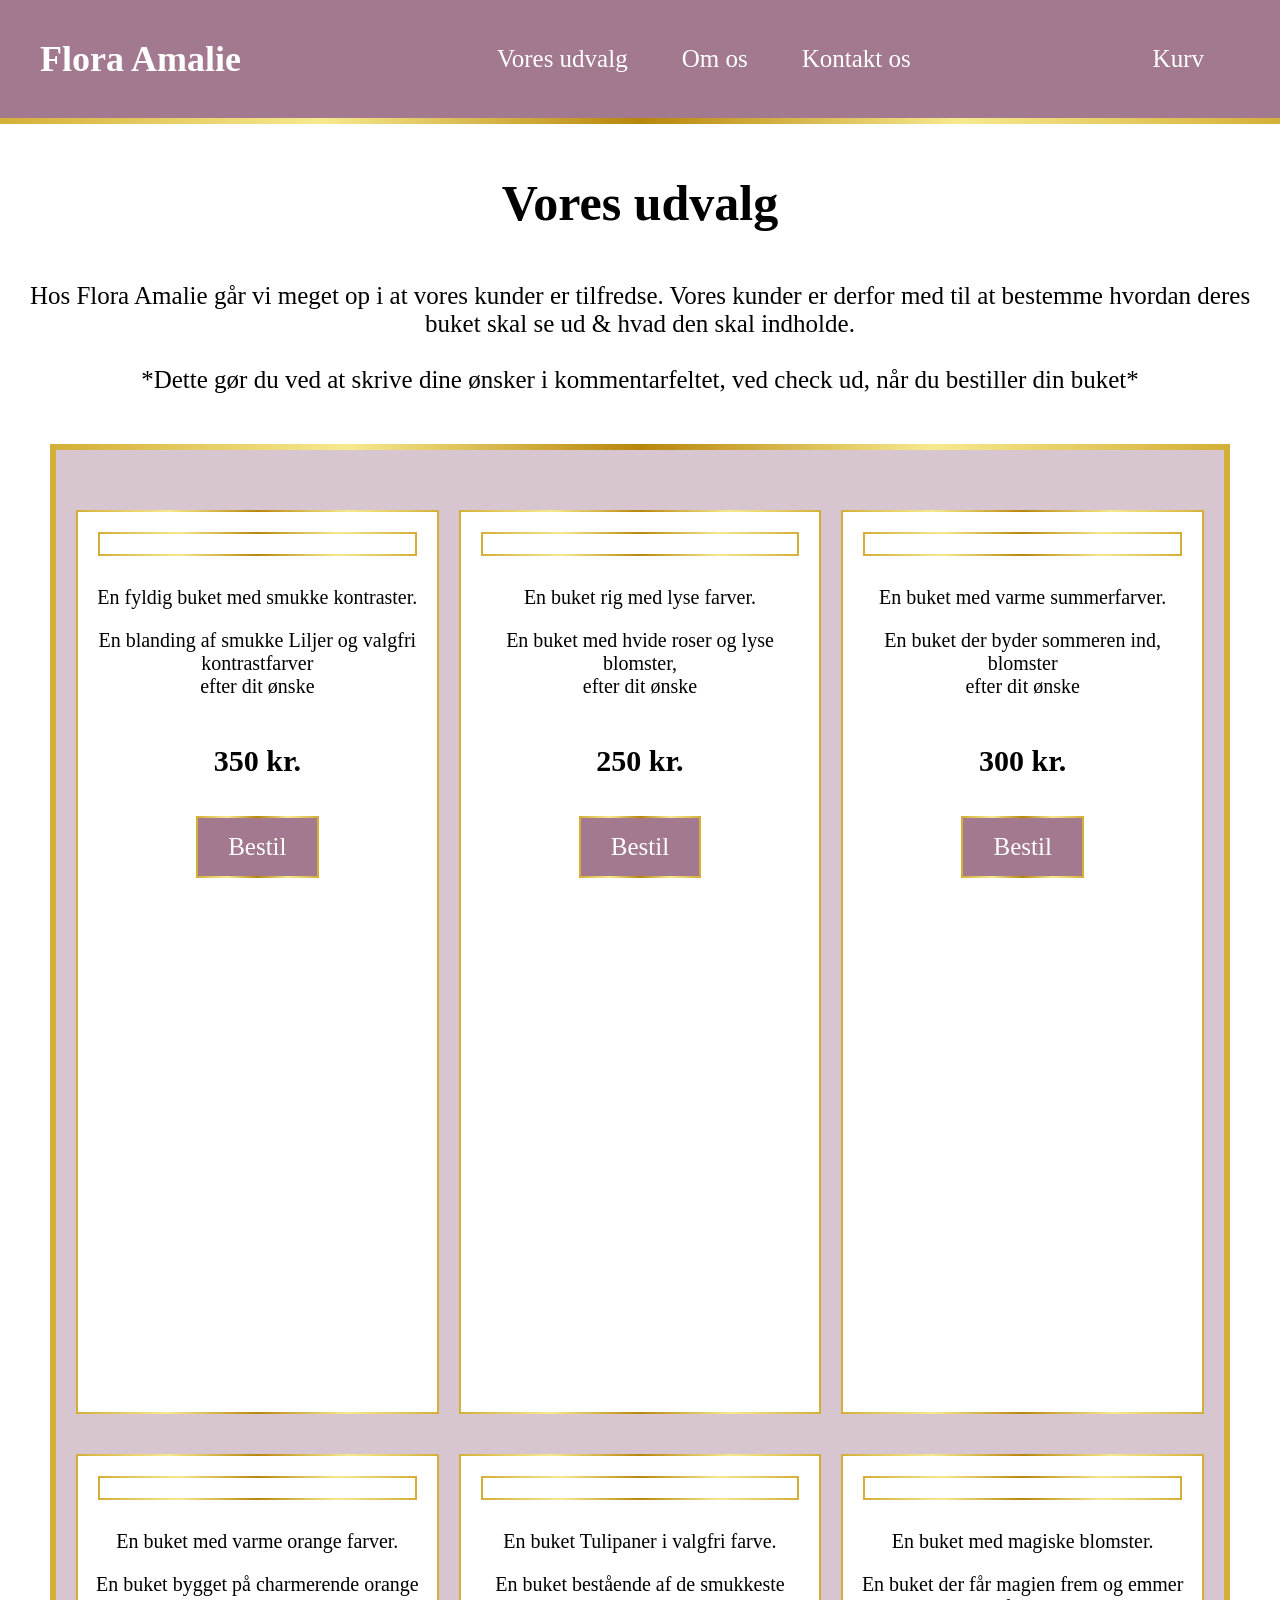
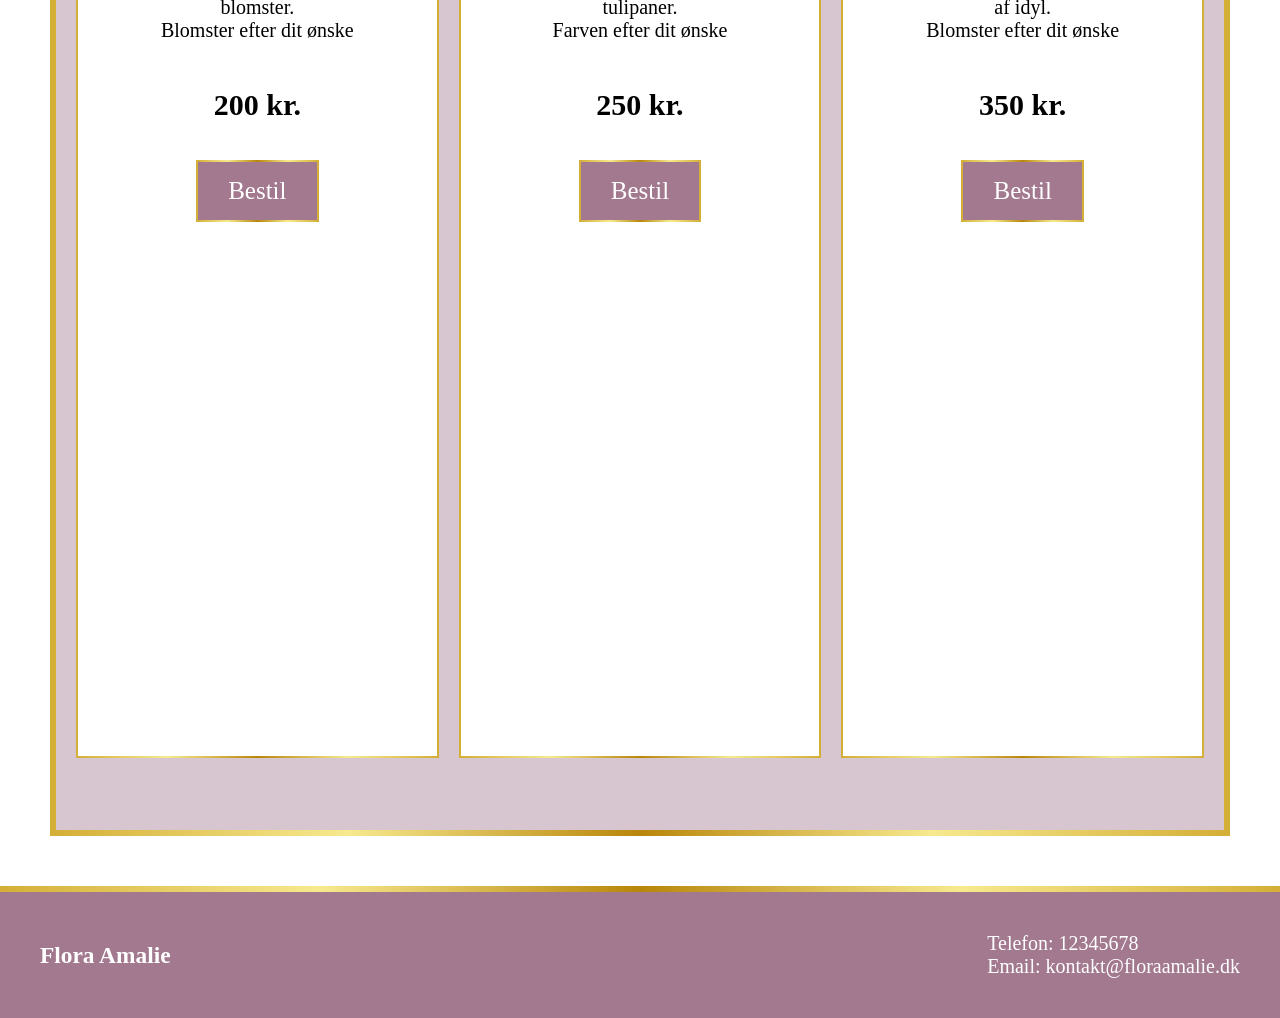
==== menukort.html @ f0c8247d "Add files via upload" ====
<!doctype html>
<html lang="en">
  <head>
    <meta charset="UTF-8" />
    <meta name="viewport" content="width=device-width, initial-scale=1.0" />
    <title>Document</title>
    <link rel="stylesheet" href="blomsterbutik.css" />
  </head>
  <body>
    <header class="header">
      <div class="logo">
        <a href="blomsterbutik.html">Flora Amalie</a>
      </div>

      <nav class="nav">
        <a href="menukort.html">Vores udvalg</a>
        <a href="omosfloraamalie.html">Om os</a>
        <a href="kontaktos.html">Kontakt os</a>
      </nav>

      <div id="kurvBtn">Kurv</div>
      <nav class="offcanvas" id="offcanvasMenu">
        <div id="closeBtn">Luk</div>
      </nav>
    </header>
    <section>
      <div class="udvalginfo">
        <h1>Vores udvalg</h1>
        <p>
          Hos Flora Amalie går vi meget op i at vores kunder er tilfredse. Vores
          kunder er derfor med til at bestemme hvordan deres buket skal se ud &
          hvad den skal indholde.
          <br />
          <br />
          *Dette gør du ved at skrive dine ønsker i kommentarfeltet, ved check
          ud, når du bestiller din buket*
        </p>
      </div>
      <div class="voresudvalg">
        <div id="baggrund">
          <div class="buket">
            <img src="haydn-golden-LfT2t-E08kw-unsplash.jpg" alt="" />

            <p>En fyldig buket med smukke kontraster.</p>

            <p>
              En blanding af smukke Liljer og valgfri kontrastfarver <br />
              efter dit ønske
            </p>
            <br />
            <br />
            <h3>350 kr.</h3>
            <br />
            <button>Bestil</button>
          </div>
        </div>
        <div id="baggrund">
          <div class="buket">
            <img src="jessie-daniella-aiNU4cA4UzQ-unsplash.jpg" alt="" />
            <p>En buket rig med lyse farver.</p>

            <p>
              En buket med hvide roser og lyse blomster, <br />
              efter dit ønske
            </p>
            <br />
            <br />
            <h3>250 kr.</h3>
            <br />
            <button>Bestil</button>
          </div>
        </div>
        <div id="baggrund">
          <div class="buket">
            <img src="jessie-daniella-QLuleNy8LMM-unsplash.jpg" alt="" />
            <p>En buket med varme summerfarver.</p>

            <p>
              En buket der byder sommeren ind, blomster <br />
              efter dit ønske
            </p>
            <br />
            <br />
            <h3>300 kr.</h3>
            <br />
            <button>Bestil</button>
          </div>
        </div>
        <div id="baggrund">
          <div class="buket">
            <img src="markus-clemens-mibjbNoS1XA-unsplash.jpg" alt="" />
            <p>En buket med varme orange farver.</p>

            <p>
              En buket bygget på charmerende orange blomster. <br />
              Blomster efter dit ønske
            </p>
            <br />
            <br />
            <h3>200 kr.</h3>
            <br />
            <button>Bestil</button>
          </div>
        </div>
        <div id="baggrund">
          <div class="buket">
            <img src="uljana-borodina-NFj6pEUdmpY-unsplash.jpg" alt="" />
            <p>En buket Tulipaner i valgfri farve.</p>

            <p>
              En buket bestående af de smukkeste tulipaner. <br />
              Farven efter dit ønske
            </p>
            <br />
            <br />
            <h3>250 kr.</h3>
            <br />
            <button>Bestil</button>
          </div>
        </div>
        <div id="baggrund">
          <div class="buket">
            <img src="matthew-nevins-bell-hg0EDH34Nm0-unsplash.jpg" alt="" />
            <p>En buket med magiske blomster.</p>

            <p>
              En buket der får magien frem og emmer af idyl. <br />
              Blomster efter dit ønske
            </p>
            <br />
            <br />
            <h3>350 kr.</h3>
            <br />
            <button>Bestil</button>
          </div>
        </div>
      </div>
    </section>
    <script src="blomsterbutik.js"></script>
    <footer>
      <h3>Flora Amalie</h3>
      <p>
        Telefon: 12345678 <br />
        Email: kontakt@floraamalie.dk
      </p>
    </footer>
    <script src="blomsterbutik.js"></script>
  </body>
</html>
---- blomsterbutik.css ----
/* Sætter regler for hele siden */
* {
  margin: 0;
  padding: 0;
}

body {
  background-color: #fff;
  font-family: "Times New Roman", Times, serif;
}
#frontpage {
  background:
    linear-gradient(rgba(0, 0, 0, 0.3), rgba(0, 0, 0, 0.5)),
    url("valentina-d-UNbftEXc9ws-unsplash.jpg");
  background-size: cover; /* fylder hele skærmen */
  background-position: center; /* centrerer billedet */
  background-repeat: no-repeat;
}

#infobaggrund {
  background-color: #ebdada;
  max-width: 1200px;
  margin: 50px auto;
  border: 6px solid transparent;
  border-image: linear-gradient(
      90deg,
      #d4af37,
      #f7e98e,
      #b8860b,
      #f7e98e,
      #d4af37
    )
    1;
}

/* styler typografi for h2 */
h2 {
  font-size: 50px;
  text-align: center;
  margin: 50px;
  color: #fff;
}

/* Her styler jeg min linje */
hr {
  border: none;
  height: 2px;
  width: 90%;
  margin: auto;
  background: linear-gradient(
    90deg,
    #d4af37,
    #f7e98e,
    #b8860b,
    #f7e98e,
    #d4af37
  );
}

/* her styler jeg min header */
.header {
  display: flex;
  justify-content: space-between;
  align-items: center;

  background-color: #a2798f;
  color: white;
  padding: 15px 40px;

  border-bottom: 6px solid transparent;
  border-image: linear-gradient(
      90deg,
      #d4af37,
      #f7e98e,
      #b8860b,
      #f7e98e,
      #d4af37
    )
    1;
}

.logo * {
  font-size: 36px;
  font-weight: bold;
  text-decoration: none;
  color: white;
}

.nav a {
  margin-left: 50px;
  display: inline-block;
  font-size: 25px;
  text-decoration: none;
  color: white;
  transition: transform 0.3s ease;
}
.nav a:hover {
  transform: scale(1.2);
}

/* INFO SEKTION */
.info {
  display: flex;
  flex-direction: column;
  align-items: center;

  margin: 70px 150px;
  font-size: 30px;
  text-align: center;
}

h1 {
  margin-bottom: 50px;
}

/* ===================== */
/* KNAPPER */
/* ===================== */
#kurvBtn,
#closeBtn {
  padding: 10px 16px;
  margin: 20px;
  font-size: 25px;
  cursor: pointer;
}

/* ===================== */
/* SIDEMENU (OFFCANVAS) */
/* ===================== */
.offcanvas {
  position: fixed;
  top: 0;
  right: 0;

  width: 250px;
  height: 100vh;
  padding: 20px;

  background: #a2798f;
  color: white;

  transform: translateX(100%);
  transition: transform 0.3s ease;

  border: 6px solid transparent;
  border-image: linear-gradient(
      90deg,
      #d4af37,
      #f7e98e,
      #b8860b,
      #f7e98e,
      #d4af37
    )
    1;
}

.offcanvas.open {
  transform: translateX(0);
}

/* styling af bobler */
.bobbel1,
.bobbel2,
.bobbel3 {
  margin-top: 70px;
  margin-bottom: 70px;
  background-color: #93b2e5;
  border-radius: 50%;
  background:
    linear-gradient(#93b2e5, #93b2e5) padding-box,
    linear-gradient(90deg, #d4af37, #f7e98e, #b8860b, #f7e98e, #d4af37)
      border-box;
  border: 6px solid transparent;
  /* Gør så boblerne zoomer når man holder musen over dem */
  transition: transform 0.3s ease;
}
#infocontainer {
  display: flex;
  justify-content: space-between;
  margin: 60px;
}
/* gør så boblerne bliver større når man holder musen over dem */
.bobbel1:hover,
.bobbel2:hover,
.bobbel3:hover {
  transform: scale(1.3);
}

#infocontainer a {
  display: flex;
  font-size: 50px;
  text-decoration: none;
  color: #fff;
  font-weight: bold;
  margin-top: 40%;
  justify-content: center; /* vandret */
  align-items: center; /* lodret */
}

.bobbel1,
.bobbel3 {
  width: 350px;
  height: 350px;
}

.bobbel2 {
  width: 400px;
  height: 400px;
}

/* BILLEDER */
img {
  margin: 50px;
  max-width: 800px;
  height: auto;
  display: block;
  margin: 0 auto;
}

/* ===================== */
/* SLIDESHOW */
/* ===================== */
#slideshowcon {
  max-width: 500px;
  margin: 0 auto;
  margin-bottom: 50px;
  position: relative;
  display: grid;
  grid-template-areas: "slide";
  overflow: hidden;
  position: relative;
  border: 6px solid transparent;
  border-image: linear-gradient(
      90deg,
      #d4af37,
      #f7e98e,
      #b8860b,
      #f7e98e,
      #d4af37
    )
    1;
}

.slide {
  grid-area: slide;
}

.slide img {
  width: 100%;
  height: auto;
}

/* SLIDESHOW TEKST */
.caption {
  position: absolute;
  bottom: 20px;
  left: 20px;

  color: rgba(0, 0, 0, 0.8);
  font-family: system-ui;
}

/* SLIDESHOW KNAPPER */
.prev,
.next {
  top: 50%;
  font-size: 40px;
  color: rgba(0, 0, 0, 0.696);
  cursor: pointer;
  position: absolute;
  transform: translateY(-50%);
  transition: 0.2s ease;
}

.prev {
  left: 10px;
}

.next {
  right: 10px;
}

.prev:hover,
.next:hover {
  color: white;
}

.åbningstider {
  margin-bottom: 50px;
}

.åbningstider p {
  color: white;
  text-align: center;
  font-size: 30px;
  line-height: 150%;
}

/* ===================== */
/* Overlay pop op tekst */
/* ===================== */
#popup-overlay {
  display: none;
  position: fixed;
  top: 0;
  left: 0;
  width: 100%;
  height: 100%;
  background: rgba(0, 0, 0, 0.6); /* Mørkt lag bagved */
  align-items: center;
  justify-content: center;
  z-index: 9999;
}
#blomstpopup {
  max-width: 200px;
  height: auto;
  display: block;
  margin-bottom: 20px;
}

#popup {
  background: white;

  padding: 40px;
  max-width: 500px;
  width: 90%;
  position: relative;
  text-align: center;
  border: 6px solid transparent;
  border-image: linear-gradient(
      90deg,
      #d4af37,
      #f7e98e,
      #b8860b,
      #f7e98e,
      #d4af37
    )
    1;
}

#popup p {
  line-height: 150%;
  font-size: large;
}
#popup h2 {
  font-size: 50px;
  margin-bottom: 20px;
  color: black;
}

#luk-knap {
  position: absolute;
  top: 10px;
  right: 15px;
  font-size: 40px;
  background: none;
  border: none;
  cursor: pointer;
}

/* Styling af Footer */
footer {
  display: flex;
  flex-wrap: wrap;
  align-items: center;
  justify-content: space-between;
  padding: 40px;
  background-color: #a2798f;
  color: white;
  border-top: 6px solid transparent;
  border-image: linear-gradient(
      90deg,
      #d4af37,
      #f7e98e,
      #b8860b,
      #f7e98e,
      #d4af37
    )
    1;
  font-size: 20px;
}

/* =============== */
/* Her laver jeg siden til vores udvalg */
/* =============== */
.voresudvalg {
  align-items: center;
  height: 1900px;
  background-color: #d7c6cf;
  max-width: 2000px;
  margin: 50px;
  display: grid;
  padding: 40px 20px;
  grid-template-columns: 1fr 1fr 1fr;
  grid-template-rows: 1fr 3fr;
  gap: 20px;
  border: 6px solid transparent;
  border-image: linear-gradient(
      90deg,
      #d4af37,
      #f7e98e,
      #b8860b,
      #f7e98e,
      #d4af37
    )
    1;
}

#baggrund {
  margin: auto;
  margin-top: 20px;
  background-color: #fff;
  max-width: 500px;
  height: 900px;
  border: 2px solid transparent;
  border-image: linear-gradient(
      90deg,
      #d4af37,
      #f7e98e,
      #b8860b,
      #f7e98e,
      #d4af37
    )
    1;
}

.buket img {
  padding: 10px;
  max-width: 400px;
  margin: 20px;
  border: 2px solid transparent;
  border-image: linear-gradient(
      90deg,
      #d4af37,
      #f7e98e,
      #b8860b,
      #f7e98e,
      #d4af37
    )
    1;
}

.buket p {
  font-size: 20px;
  padding: 10px;
  text-align: center;
}

.buket h3 {
  font-weight: bold;
  font-size: 30px;
  text-align: center;
}

.buket button {
  background-color: #a2798f;

  color: white;
  display: block;
  margin: 20px auto;
  padding: 15px 30px;
  font-size: 25px;
  cursor: pointer;
  font-family: "Times New Roman", Times, serif;
  border: 2px solid transparent;
  border-image: linear-gradient(
      90deg,
      #d4af37,
      #f7e98e,
      #b8860b,
      #f7e98e,
      #d4af37
    )
    1;
}

button:hover {
  transition: transform 0.3s ease;
  transform: scale(1.1);
}

.udvalginfo h1 {
  text-align: center;
  margin: 50px;
  font-size: 50px;
}

.udvalginfo p {
  justify-content: center;
  align-items: center;
  text-align: center;
  font-size: 25px;
}
#infotilvalg {
  color: rgb(133, 128, 128);
}

/* =============== */
/* Her laver jeg siden til om os */
/* =============== */
.omosbaggrund1 {
  margin: 0;
  background-color: #cd9d9d;
  height: 800px;
  display: flex;
  border-bottom: 4px solid transparent;
  border-image: linear-gradient(
      90deg,
      #d4af37,
      #f7e98e,
      #b8860b,
      #f7e98e,
      #d4af37
    )
    1;
}

.omosbaggrund1 h2 {
  font-size: 50px;
  color: black;
  text-align: left;
  margin-left: 20px;
}

.omosbaggrund1 p {
  color: black;
  font-size: 25px;
  padding: 20px;
}

#historien {
  justify-content: center;
}

.omosbaggrund1 img {
  width: 800px;
  height: auto;
  object-fit: cover;
  margin: 20px;
  border: 4px solid transparent;
  border-image: linear-gradient(
      90deg,
      #d4af37,
      #f7e98e,
      #b8860b,
      #f7e98e,
      #d4af37
    )
    1;
}

.omosbaggrund1 button {
  background-color: #745867;
  color: white;
  display: block;
  margin: 20px auto;
  padding: 15px 30px;
  font-size: 25px;
  cursor: pointer;
  font-family: "Times New Roman", Times, serif;
  border: 2px solid transparent;
  border-image: linear-gradient(
      90deg,
      #d4af37,
      #f7e98e,
      #b8860b,
      #f7e98e,
      #d4af37
    )
    1;
}

.omosbaggrund2 {
  margin: 0;
  background-color: #d2adad;
  height: 800px;
  display: flex;
  border-bottom: 4px solid transparent;
  border-image: linear-gradient(
      90deg,
      #d4af37,
      #f7e98e,
      #b8860b,
      #f7e98e,
      #d4af37
    )
    1;
}

.omosbaggrund2 img {
  width: 800px;
  height: auto;
  object-fit: cover;
  margin: 20px;
  border: 4px solid transparent;
  border-image: linear-gradient(
      90deg,
      #d4af37,
      #f7e98e,
      #b8860b,
      #f7e98e,
      #d4af37
    )
    1;
}

.omosbaggrund2 p {
  color: black;
  font-size: 25px;

  margin-left: 50px;
}

.omosbaggrund2 h2 {
  font-size: 50px;
  color: black;
  text-align: left;
  margin-left: 50px;
  margin-top: 100px;
}

#hvoromos h3 {
  font-size: 40px;
  margin-left: 50px;
  margin-top: 50px;
}

#hvoromos a {
  text-decoration: none;
}

#historien a {
  text-decoration: none;
}

#hvoromos button {
  background-color: #745867;
  color: white;
  display: block;
  margin: 150px auto;
  padding: 15px 30px;
  font-size: 25px;
  cursor: pointer;
  font-family: "Times New Roman", Times, serif;
  border: 2px solid transparent;
  border-image: linear-gradient(
      90deg,
      #d4af37,
      #f7e98e,
      #b8860b,
      #f7e98e,
      #d4af37
    )
    1;
}

.omosbaggrund3 {
  margin: 0;
  background-color: #dbc8c8;
  height: 800px;
  display: flex;
}

.omosbaggrund3 h2 {
  font-size: 50px;
  color: black;
  text-align: left;
  margin-left: 20px;
}

.omosbaggrund3 p {
  color: black;
  font-size: 25px;
  padding: 20px;
}

.omosbaggrund3 img {
  width: 800px;
  height: auto;
  object-fit: cover;
  margin: 20px;
  border: 4px solid transparent;
  border-image: linear-gradient(
      90deg,
      #d4af37,
      #f7e98e,
      #b8860b,
      #f7e98e,
      #d4af37
    )
    1;
}

.omosbaggrund3 h3 {
  font-size: 25px;
  margin-left: 20px;
  margin-top: 50px;
}

.omosbaggrund3 button {
  background-color: #745867;
  color: white;
  display: block;
  margin: 90px auto;
  padding: 15px 30px;
  font-size: 25px;
  cursor: pointer;
  font-family: "Times New Roman", Times, serif;
  border: 2px solid transparent;
  border-image: linear-gradient(
      90deg,
      #d4af37,
      #f7e98e,
      #b8860b,
      #f7e98e,
      #d4af37
    )
    1;
}

/* =============== */
/* Her laver jeg siden til Kontakt os */
/* =============== */
.baggrundkontakt {
  background-color: #d7c6cf;
  width: 800px;
  margin: 70px auto;

  background-color: #d7c6cf;
  padding: 50px 50px;
  border: 2px solid transparent;
  border-image: linear-gradient(
      90deg,
      #d4af37,
      #f7e98e,
      #b8860b,
      #f7e98e,
      #d4af37
    )
    1;
}

.baggrundkontakt h1 {
  margin-bottom: 50px;
  font-size: 50px;
}

.baggrundkontakt p {
  margin-bottom: 50px;
  font-size: 25px;
}

.baggrundkontakt img {
  max-width: 300px;
  margin: 50px auto;
}

.baggrundkontakt h2 {
  color: black;
  text-align: left;
  margin-left: 5px;
}
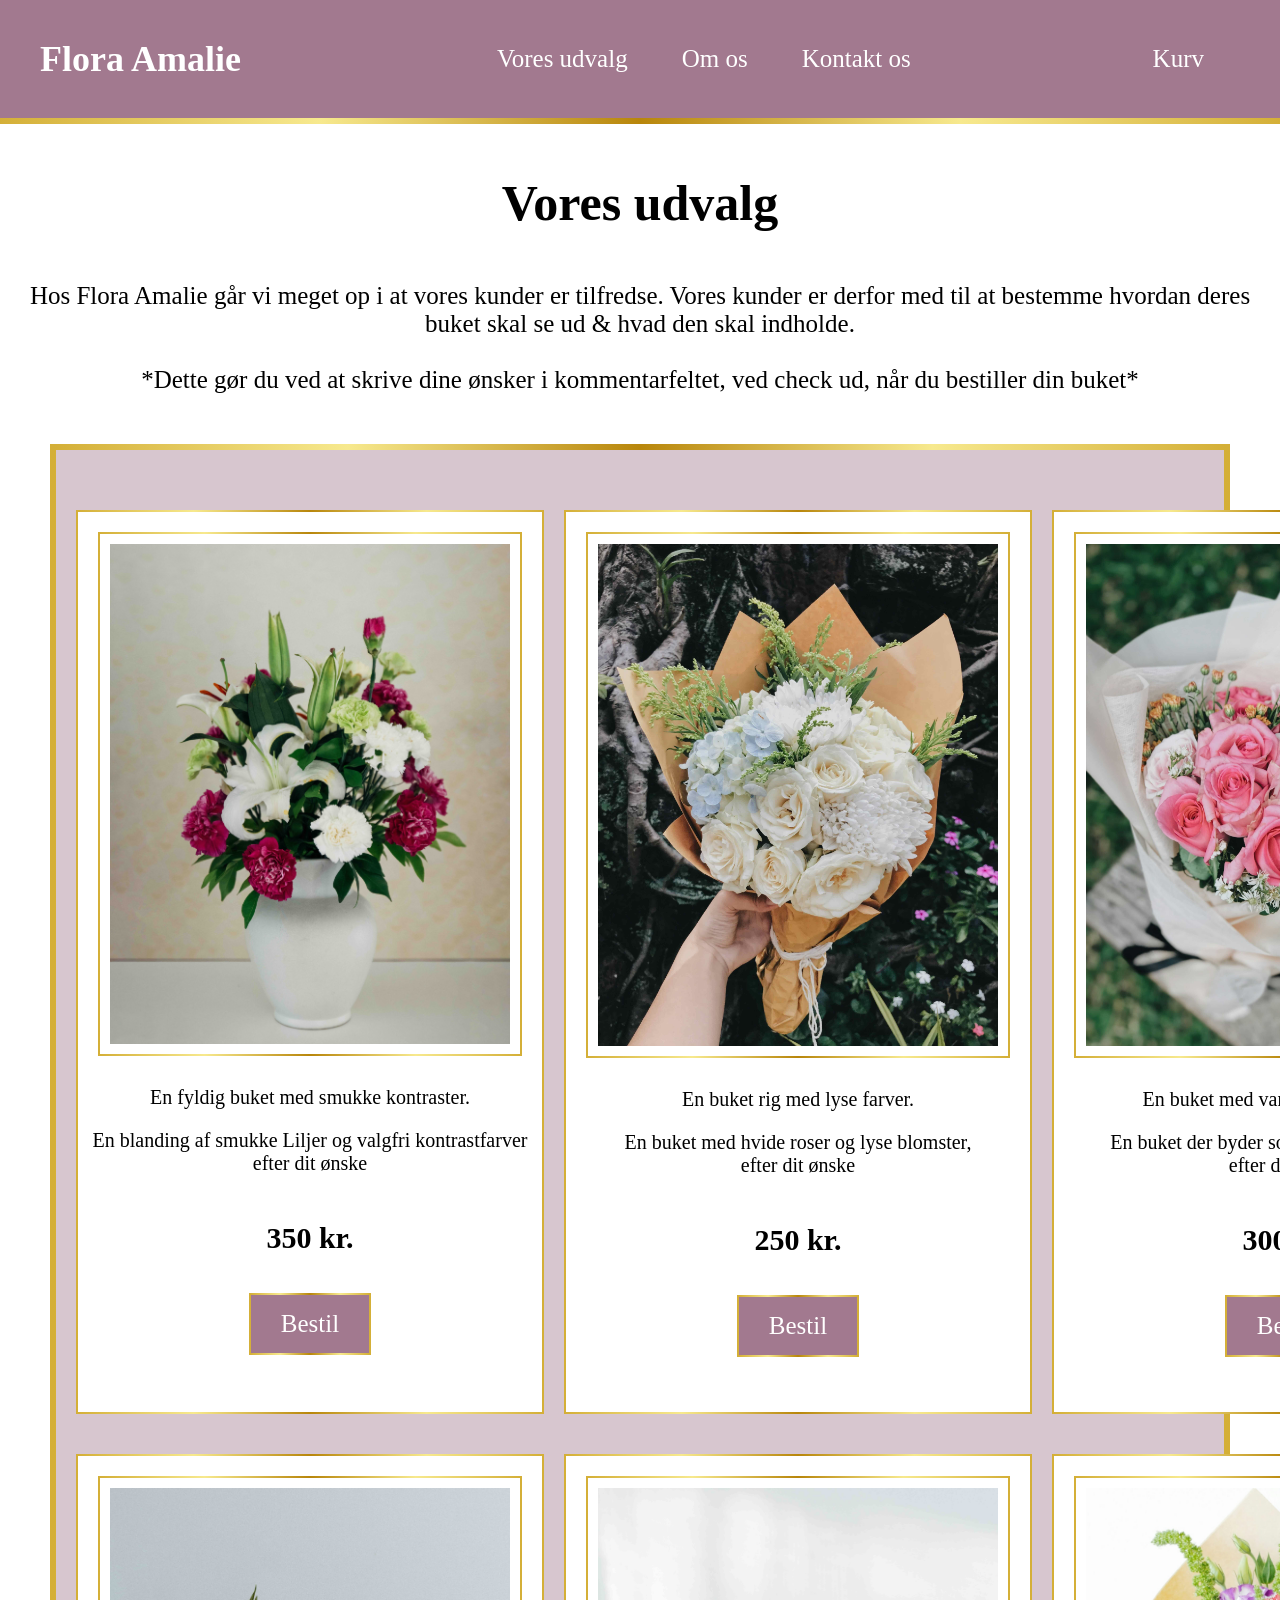
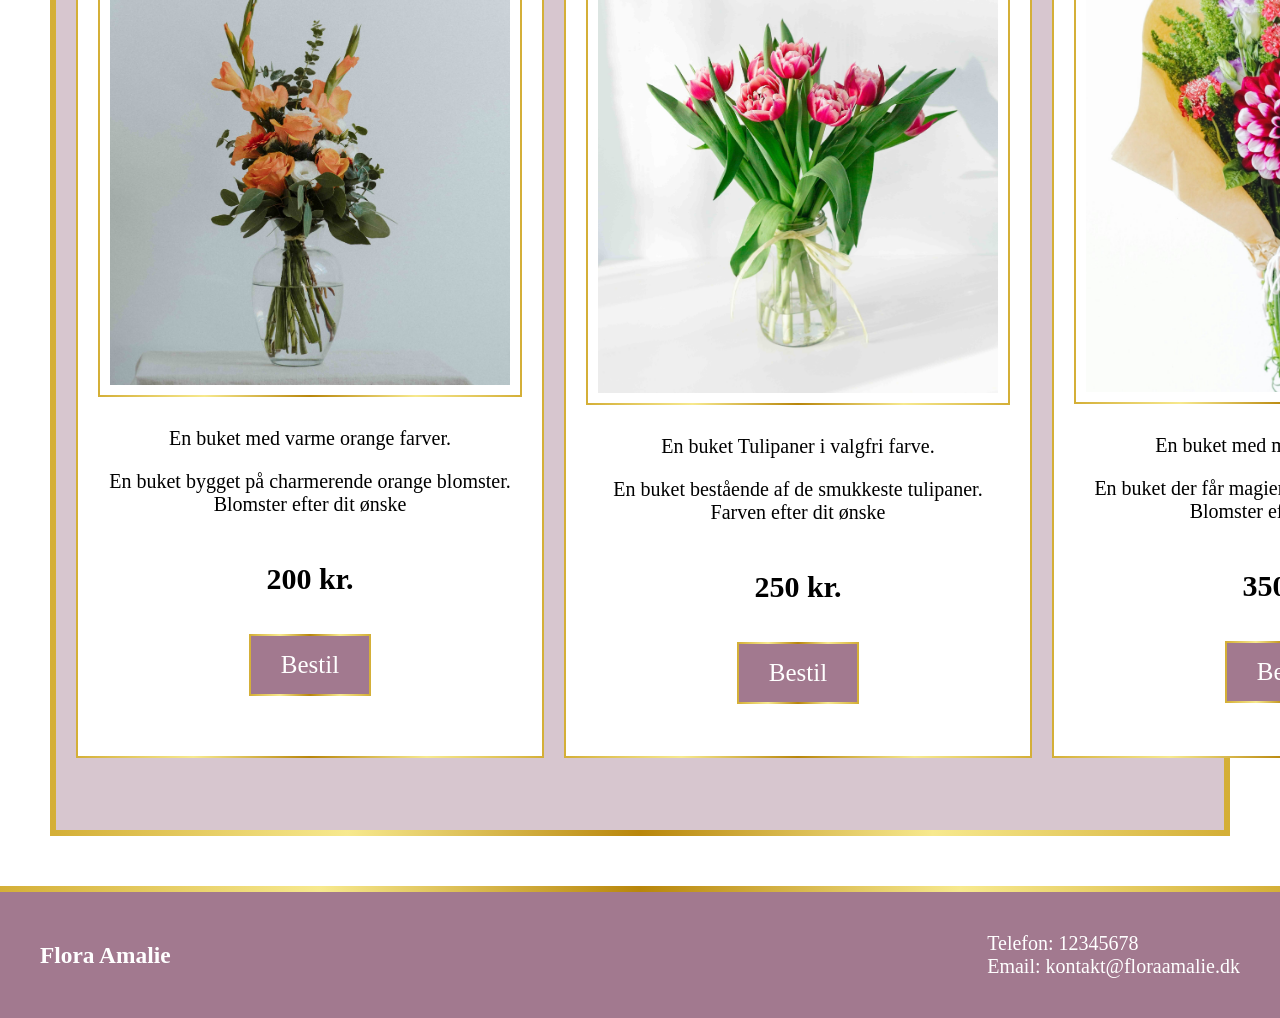
==== commit bf895b9e: "Add files via upload" ====
--- a/menukort.html
+++ b/menukort.html
@@ -9,7 +9,7 @@
   <body>
     <header class="header">
       <div class="logo">
-        <a href="blomsterbutik.html">Flora Amalie</a>
+        <a href="index.html">Flora Amalie</a>
       </div>
 
       <nav class="nav">
@@ -39,7 +39,7 @@
       <div class="voresudvalg">
         <div id="baggrund">
           <div class="buket">
-            <img src="haydn-golden-LfT2t-E08kw-unsplash.jpg" alt="" />
+            <img src="haydn-golden-LfT2t-E08kw-unsplashkompri.jpeg" alt="" />
 
             <p>En fyldig buket med smukke kontraster.</p>
 
@@ -56,7 +56,7 @@
         </div>
         <div id="baggrund">
           <div class="buket">
-            <img src="jessie-daniella-aiNU4cA4UzQ-unsplash.jpg" alt="" />
+            <img src="jessie-daniella-aiNU4cA4UzQ-unsplashkompri.jpeg" alt="" />
             <p>En buket rig med lyse farver.</p>
 
             <p>
@@ -72,7 +72,7 @@
         </div>
         <div id="baggrund">
           <div class="buket">
-            <img src="jessie-daniella-QLuleNy8LMM-unsplash.jpg" alt="" />
+            <img src="jessie-daniella-QLuleNy8LMM-unsplashkompri.jpeg" alt="" />
             <p>En buket med varme summerfarver.</p>
 
             <p>
@@ -88,7 +88,7 @@
         </div>
         <div id="baggrund">
           <div class="buket">
-            <img src="markus-clemens-mibjbNoS1XA-unsplash.jpg" alt="" />
+            <img src="markus-clemens-mibjbNoS1XA-unsplashkompri.jpeg" alt="" />
             <p>En buket med varme orange farver.</p>
 
             <p>
@@ -104,7 +104,7 @@
         </div>
         <div id="baggrund">
           <div class="buket">
-            <img src="uljana-borodina-NFj6pEUdmpY-unsplash.jpg" alt="" />
+            <img src="uljana-borodina-NFj6pEUdmpY-unsplashkompri.jpg" alt="" />
             <p>En buket Tulipaner i valgfri farve.</p>
 
             <p>
@@ -120,7 +120,10 @@
         </div>
         <div id="baggrund">
           <div class="buket">
-            <img src="matthew-nevins-bell-hg0EDH34Nm0-unsplash.jpg" alt="" />
+            <img
+              src="matthew-nevins-bell-hg0EDH34Nm0-unsplashkompri.jpeg"
+              alt=""
+            />
             <p>En buket med magiske blomster.</p>
 
             <p>
--- a/blomsterbutik.css
+++ b/blomsterbutik.css
@@ -11,7 +11,7 @@
 #frontpage {
   background:
     linear-gradient(rgba(0, 0, 0, 0.3), rgba(0, 0, 0, 0.5)),
-    url("valentina-d-UNbftEXc9ws-unsplash.jpg");
+    url("valentina-d-UNbftEXc9ws-unsplash.jpeg");
   background-size: cover; /* fylder hele skærmen */
   background-position: center; /* centrerer billedet */
   background-repeat: no-repeat;
@@ -136,8 +136,8 @@
   height: 100vh;
   padding: 20px;
 
-  background: #a2798f;
-  color: white;
+  background: white;
+  color: #a2798f;
 
   transform: translateX(100%);
   transition: transform 0.3s ease;
